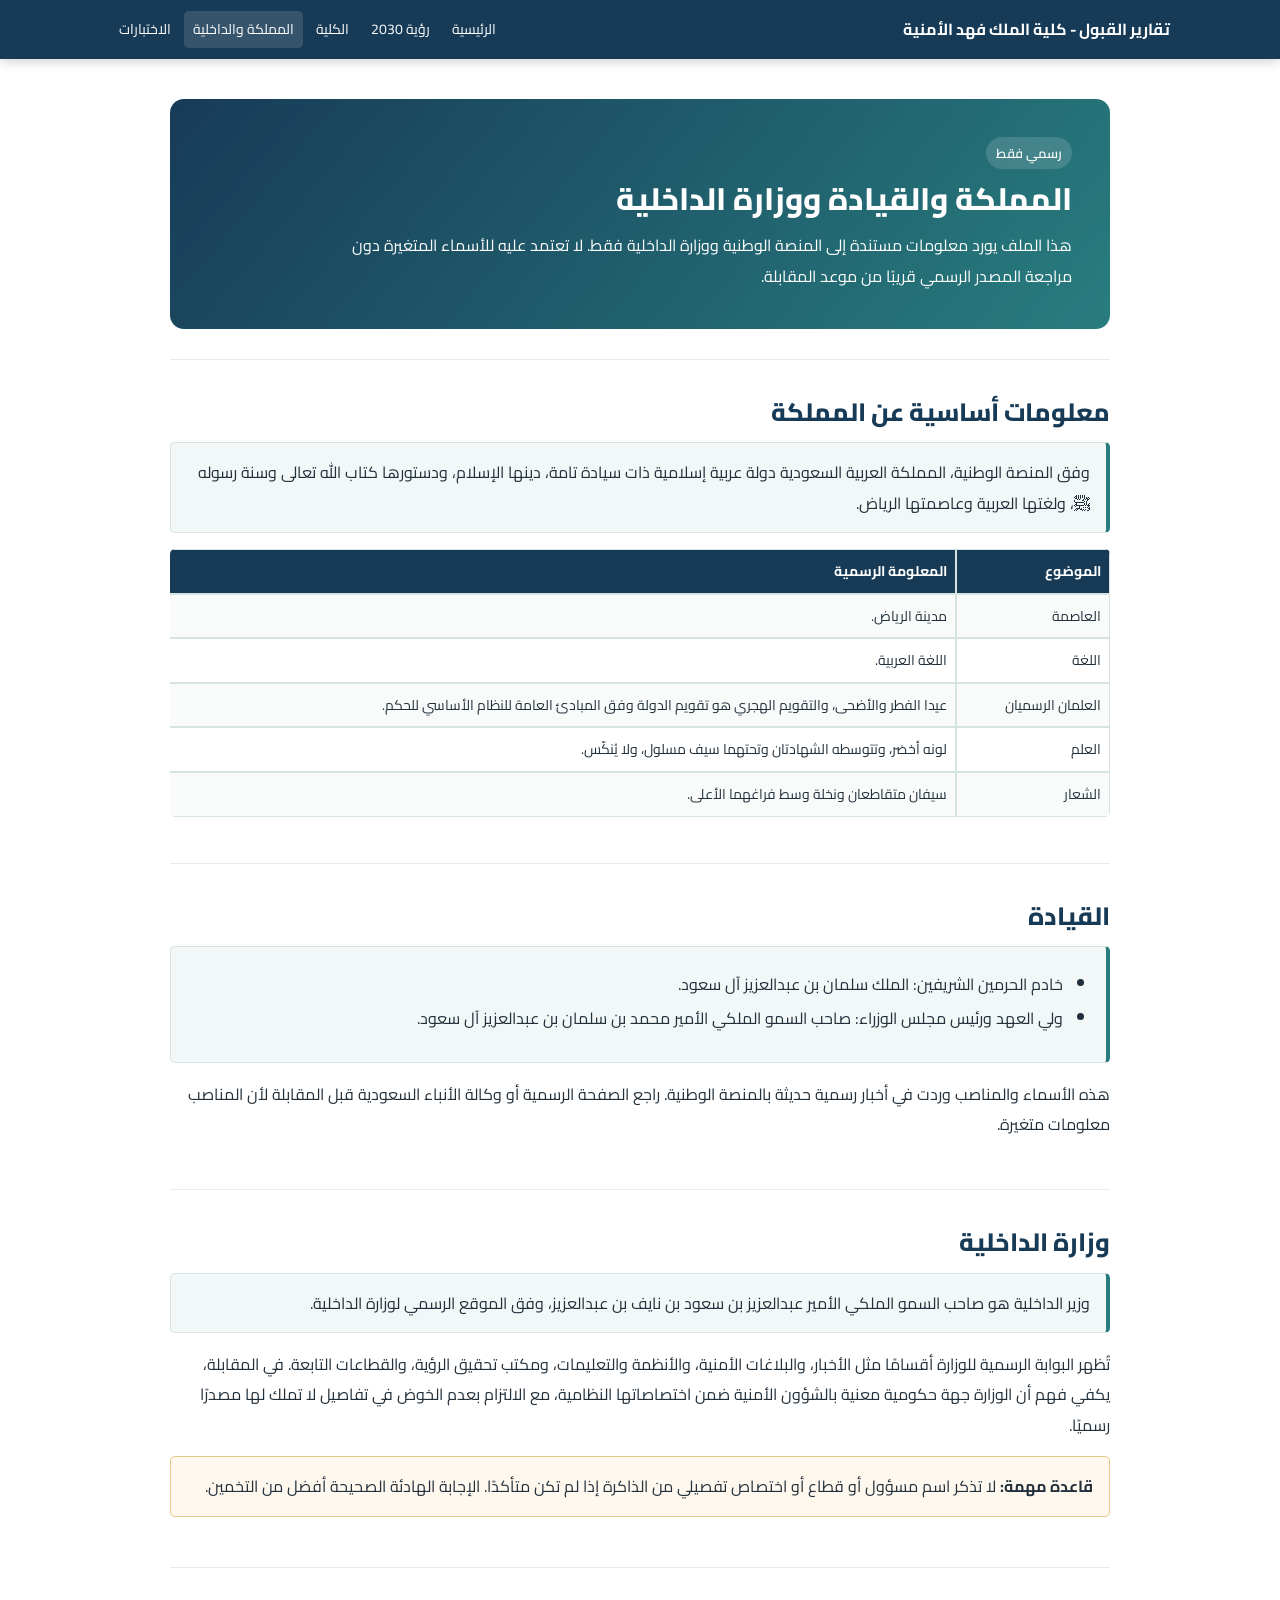
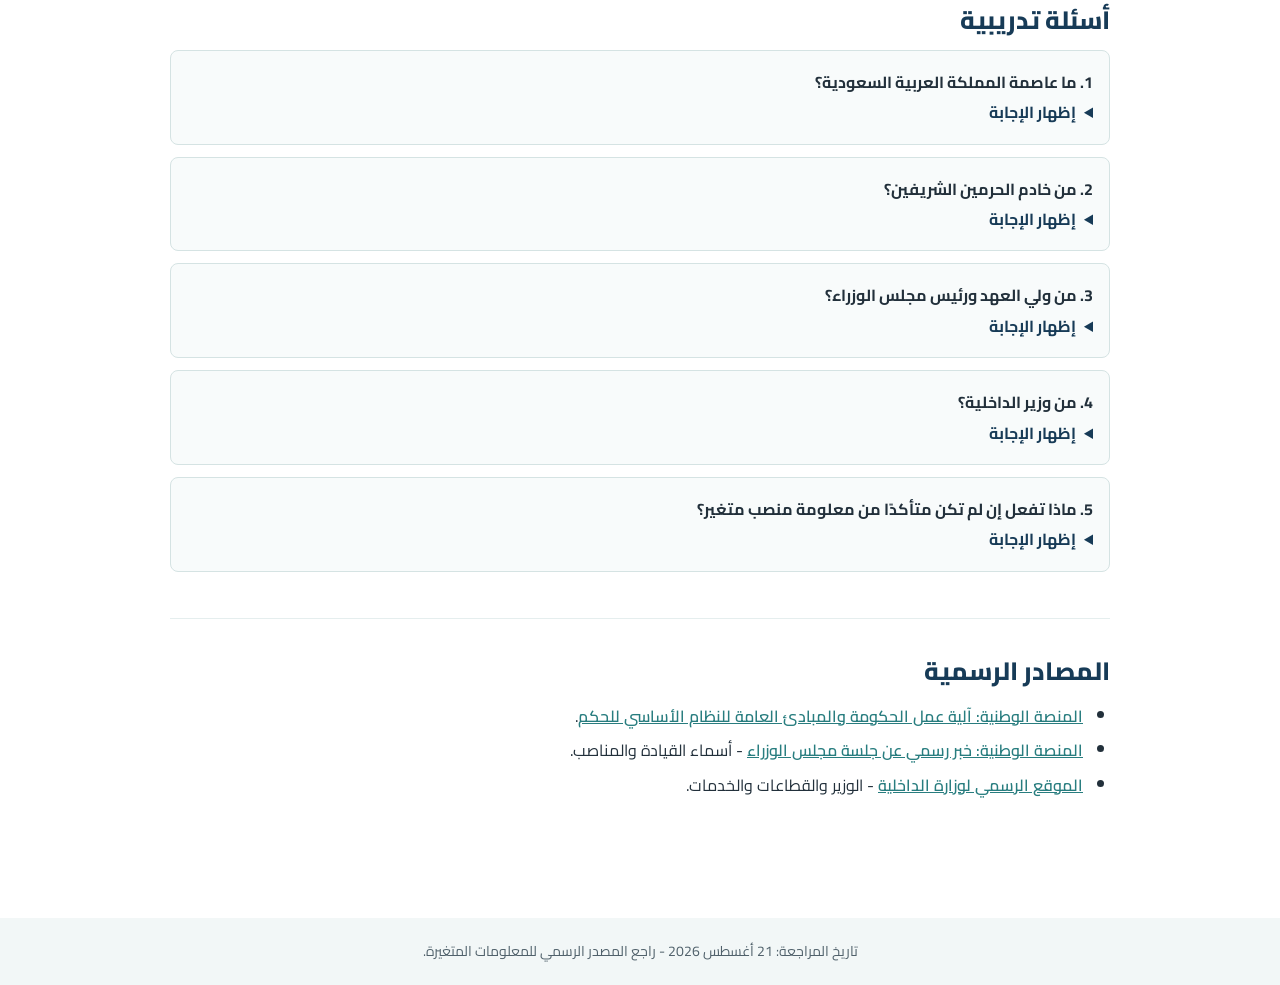
==== kingdom-and-interior.html @ 18d3ec96 "Add official study pages and quizzes" ====
<!doctype html><html lang="ar" dir="rtl"><head><meta charset="utf-8"><meta name="viewport" content="width=device-width,initial-scale=1"><title>المملكة والقيادة ووزارة الداخلية</title><link rel="stylesheet" href="assets/site.css"></head><body>
<nav class="topnav"><div class="nav-inner"><div class="brand">تقارير القبول - كلية الملك فهد الأمنية</div><div class="links"><a href="index.html">الرئيسية</a><a href="vision-2030.html">رؤية 2030</a><a href="kfsc-profile.html">الكلية</a><a class="active" href="kingdom-and-interior.html">المملكة والداخلية</a><a href="quizzes.html">الاختبارات</a></div></div></nav>
<main class="wrap"><header class="hero"><span class="badge">رسمي فقط</span><h1>المملكة والقيادة ووزارة الداخلية</h1><p>هذا الملف يورد معلومات مستندة إلى المنصة الوطنية ووزارة الداخلية فقط. لا تعتمد عليه للأسماء المتغيرة دون مراجعة المصدر الرسمي قريبًا من موعد المقابلة.</p></header>
<section id="kingdom" class="section"><h2>معلومات أساسية عن المملكة</h2><div class="callout official">وفق المنصة الوطنية، المملكة العربية السعودية دولة عربية إسلامية ذات سيادة تامة، دينها الإسلام، ودستورها كتاب الله تعالى وسنة رسوله ﷺ، ولغتها العربية وعاصمتها الرياض.</div><table><tr><th>الموضوع</th><th>المعلومة الرسمية</th></tr><tr><td>العاصمة</td><td>مدينة الرياض.</td></tr><tr><td>اللغة</td><td>اللغة العربية.</td></tr><tr><td>العلمان الرسميان</td><td>عيدا الفطر والأضحى، والتقويم الهجري هو تقويم الدولة وفق المبادئ العامة للنظام الأساسي للحكم.</td></tr><tr><td>العلم</td><td>لونه أخضر، وتتوسطه الشهادتان وتحتهما سيف مسلول، ولا يُنكّس.</td></tr><tr><td>الشعار</td><td>سيفان متقاطعان ونخلة وسط فراغهما الأعلى.</td></tr></table></section>
<section id="leadership" class="section"><h2>القيادة</h2><div class="callout official"><ul><li>خادم الحرمين الشريفين: الملك سلمان بن عبدالعزيز آل سعود.</li><li>ولي العهد ورئيس مجلس الوزراء: صاحب السمو الملكي الأمير محمد بن سلمان بن عبدالعزيز آل سعود.</li></ul></div><p>هذه الأسماء والمناصب وردت في أخبار رسمية حديثة بالمنصة الوطنية. راجع الصفحة الرسمية أو وكالة الأنباء السعودية قبل المقابلة لأن المناصب معلومات متغيرة.</p></section>
<section id="moi" class="section"><h2>وزارة الداخلية</h2><div class="callout official">وزير الداخلية هو صاحب السمو الملكي الأمير عبدالعزيز بن سعود بن نايف بن عبدالعزيز، وفق الموقع الرسمي لوزارة الداخلية.</div><p>تُظهر البوابة الرسمية للوزارة أقسامًا مثل الأخبار، والبلاغات الأمنية، والأنظمة والتعليمات، ومكتب تحقيق الرؤية، والقطاعات التابعة. في المقابلة، يكفي فهم أن الوزارة جهة حكومية معنية بالشؤون الأمنية ضمن اختصاصاتها النظامية، مع الالتزام بعدم الخوض في تفاصيل لا تملك لها مصدرًا رسميًا.</p><div class="callout warn"><b>قاعدة مهمة:</b> لا تذكر اسم مسؤول أو قطاع أو اختصاص تفصيلي من الذاكرة إذا لم تكن متأكدًا. الإجابة الهادئة الصحيحة أفضل من التخمين.</div></section>
<section id="practice" class="section"><h2>أسئلة تدريبية</h2><div class="quiz"><b>1. ما عاصمة المملكة العربية السعودية؟</b><details><summary>إظهار الإجابة</summary><div class="answer">الرياض.</div></details></div><div class="quiz"><b>2. من خادم الحرمين الشريفين؟</b><details><summary>إظهار الإجابة</summary><div class="answer">الملك سلمان بن عبدالعزيز آل سعود.</div></details></div><div class="quiz"><b>3. من ولي العهد ورئيس مجلس الوزراء؟</b><details><summary>إظهار الإجابة</summary><div class="answer">صاحب السمو الملكي الأمير محمد بن سلمان بن عبدالعزيز آل سعود.</div></details></div><div class="quiz"><b>4. من وزير الداخلية؟</b><details><summary>إظهار الإجابة</summary><div class="answer">صاحب السمو الملكي الأمير عبدالعزيز بن سعود بن نايف بن عبدالعزيز.</div></details></div><div class="quiz"><b>5. ماذا تفعل إن لم تكن متأكدًا من معلومة منصب متغير؟</b><details><summary>إظهار الإجابة</summary><div class="answer">أقول: «لا تحضرني المعلومة الآن يا سيدي» ولا أخمّن، ثم أتحقق من مصدر رسمي لاحقًا.</div></details></div></section>
<section id="sources" class="section sources"><h2>المصادر الرسمية</h2><ul><li><a href="https://my.gov.sa/saml.authn/content/govmechanism" target="_blank" rel="noopener">المنصة الوطنية: آلية عمل الحكومة والمبادئ العامة للنظام الأساسي للحكم</a>.</li><li><a href="https://my.gov.sa/news/1803223" target="_blank" rel="noopener">المنصة الوطنية: خبر رسمي عن جلسة مجلس الوزراء</a> - أسماء القيادة والمناصب.</li><li><a href="https://www.moi.gov.sa/" target="_blank" rel="noopener">الموقع الرسمي لوزارة الداخلية</a> - الوزير والقطاعات والخدمات.</li></ul></section></main><footer class="footer">تاريخ المراجعة: 21 أغسطس 2026 - راجع المصدر الرسمي للمعلومات المتغيرة.</footer></body></html>
---- assets/site.css ----
@font-face{font-family:Cairo;src:url("fonts/Cairo-Regular.ttf")}@font-face{font-family:Cairo;src:url("fonts/Cairo-SemiBold.ttf");font-weight:600}@font-face{font-family:Cairo;src:url("fonts/Cairo-Bold.ttf");font-weight:700}@font-face{font-family:Cairo;src:url("fonts/Cairo-ExtraBold.ttf");font-weight:800}
:root{--navy:#173b57;--teal:#287d7f;--gold:#c79a44;--ink:#22303b;--pale:#f2f7f7;--line:#d5e3e3}*{box-sizing:border-box}html{scroll-behavior:smooth}body{margin:0;background:#fff;color:var(--ink);font-family:Cairo,Tahoma,Arial,sans-serif;direction:rtl;font-size:16px;line-height:1.9}.topnav{position:sticky;top:0;z-index:5;background:var(--navy);color:#fff;box-shadow:0 2px 12px #0003}.nav-inner{max-width:1100px;margin:auto;padding:11px 20px;display:flex;align-items:center;justify-content:space-between;gap:12px}.brand{font-weight:700}.links{display:flex;gap:4px;flex-wrap:wrap}.links a{color:#fff;text-decoration:none;font-size:14px;padding:5px 9px;border-radius:5px}.links a:hover,.links a.active{background:#ffffff22}.wrap{max-width:980px;margin:auto;padding:40px 20px}.hero{padding:38px;border-radius:14px;background:linear-gradient(130deg,var(--navy),var(--teal));color:#fff;margin-bottom:30px}.hero h1{font-size:31px;line-height:1.45;margin:8px 0;font-weight:800}.hero p{margin:0;max-width:760px}.badge{display:inline-block;padding:4px 10px;border-radius:99px;background:#e5f3f3;color:var(--teal);font-size:13px;font-weight:600}.hero .badge{background:#ffffff24;color:#fff}.section{padding:34px 0;border-top:1px solid #e5eeee;scroll-margin-top:72px}h2{margin:0 0 12px;color:var(--navy);font-size:25px;line-height:1.45;font-weight:800}h3{margin:16px 0 5px;color:var(--teal);font-size:18px;font-weight:700}.callout{padding:14px 16px;background:var(--pale);border:1px solid var(--line);border-radius:5px;margin:12px 0 16px}.official{border-right:4px solid var(--teal)}.warn{background:#fff8ef;border-color:#e4c789}ul,ol{padding-right:27px;margin:8px 0 14px}li{margin:4px 0}.grid{display:grid;grid-template-columns:repeat(auto-fit,minmax(250px,1fr));gap:16px}.card{background:#fff;border:1px solid var(--line);border-radius:10px;padding:19px;box-shadow:0 4px 14px #16321a0c}.card h3{margin-top:8px}table{width:100%;border-collapse:separate;border-spacing:0;overflow:hidden;border-radius:5px;margin:12px 0;font-size:14px}th{background:var(--navy);color:white}td,th{border:1px solid var(--line);border-left:0;padding:8px;text-align:right;vertical-align:top}td:first-child,th:first-child{border-left:1px solid var(--line)}tr:nth-child(even) td{background:#f9fbfb}.sources a{color:var(--teal);font-weight:600}.quiz{padding:16px;background:#f8fbfb;border:1px solid var(--line);border-radius:8px;margin:12px 0}.quiz summary{cursor:pointer;font-weight:700;color:var(--navy)}.answer{margin-top:10px;padding:10px;background:#eaf5f4;border-right:4px solid var(--teal)}.footer{background:#f2f7f7;margin-top:30px;padding:20px;color:#50616b;text-align:center;font-size:14px}@media(max-width:700px){body{font-size:15px}.nav-inner{padding:9px 12px}.brand{display:none}.links{justify-content:center}.links a{font-size:12px;padding:4px 6px}.wrap{padding:25px 14px}.hero{padding:26px}.hero h1{font-size:25px}h2{font-size:22px}table{font-size:12px}td,th{padding:6px}}
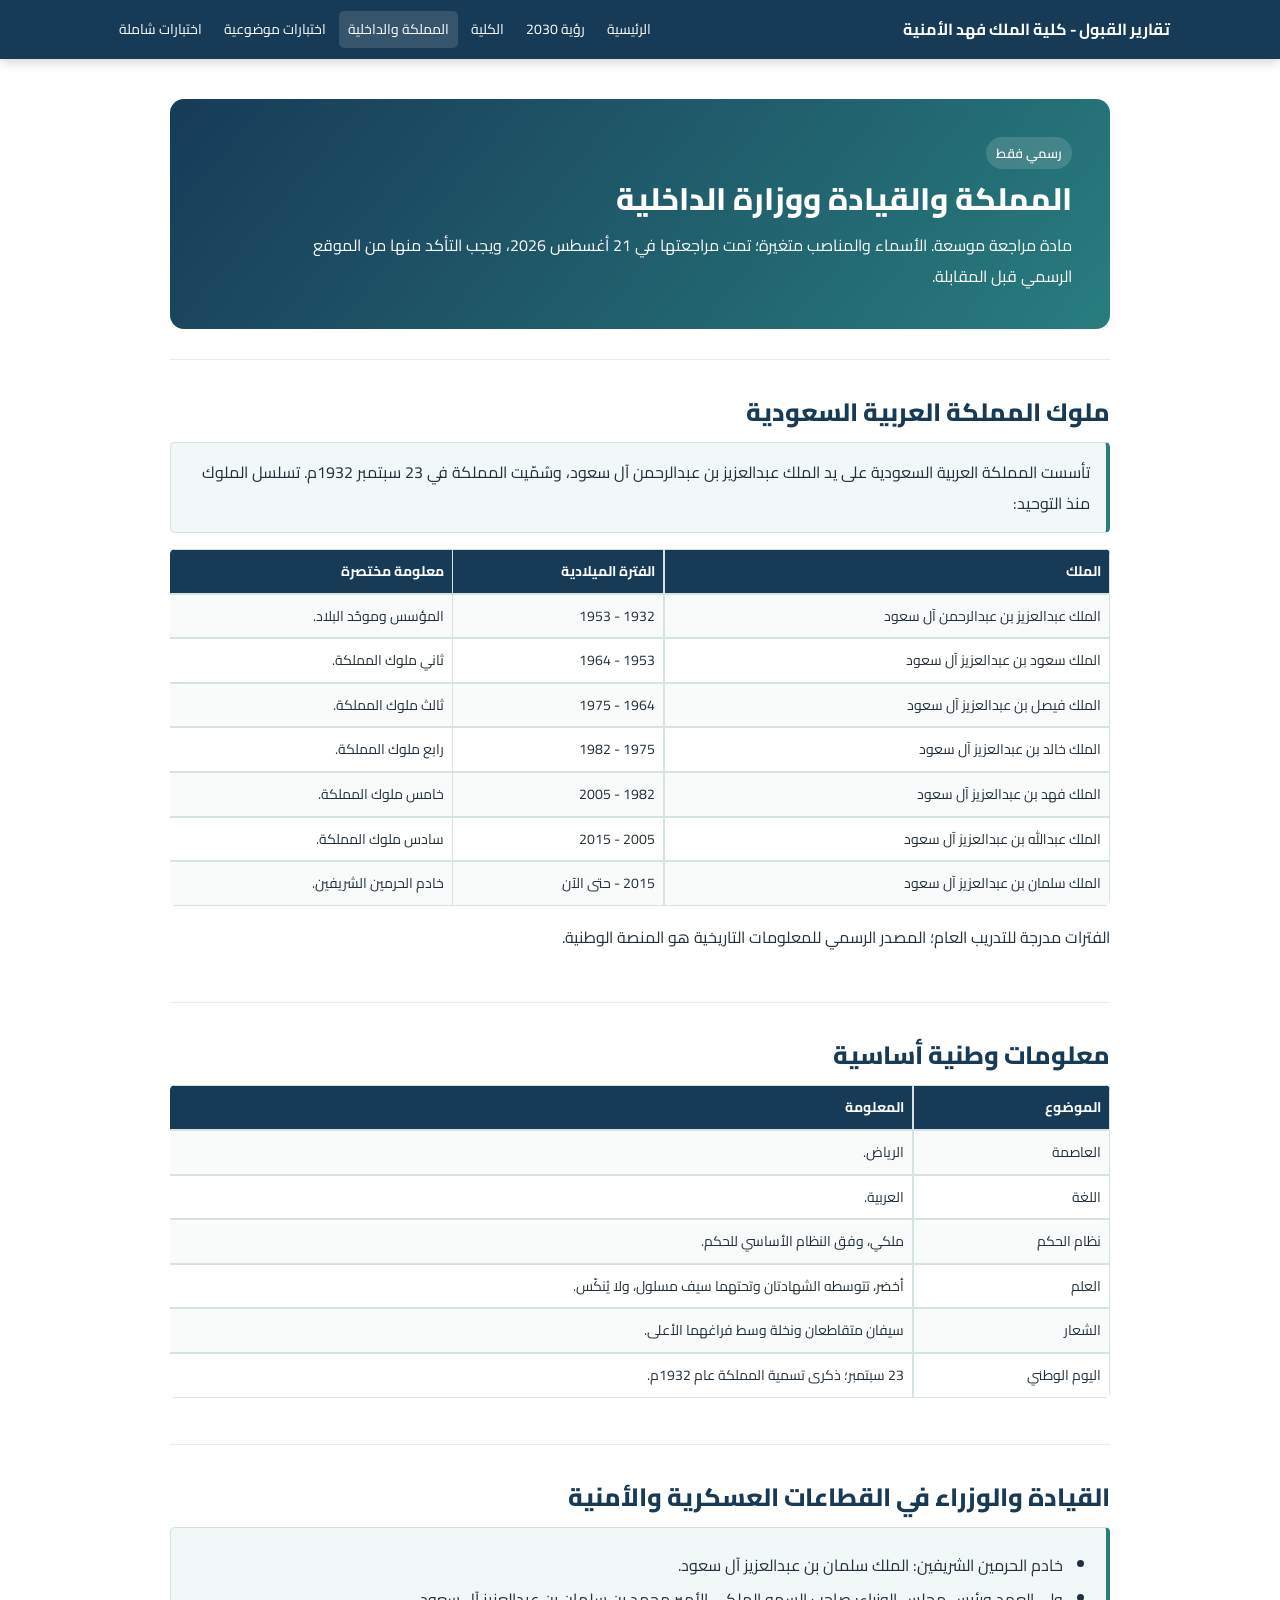
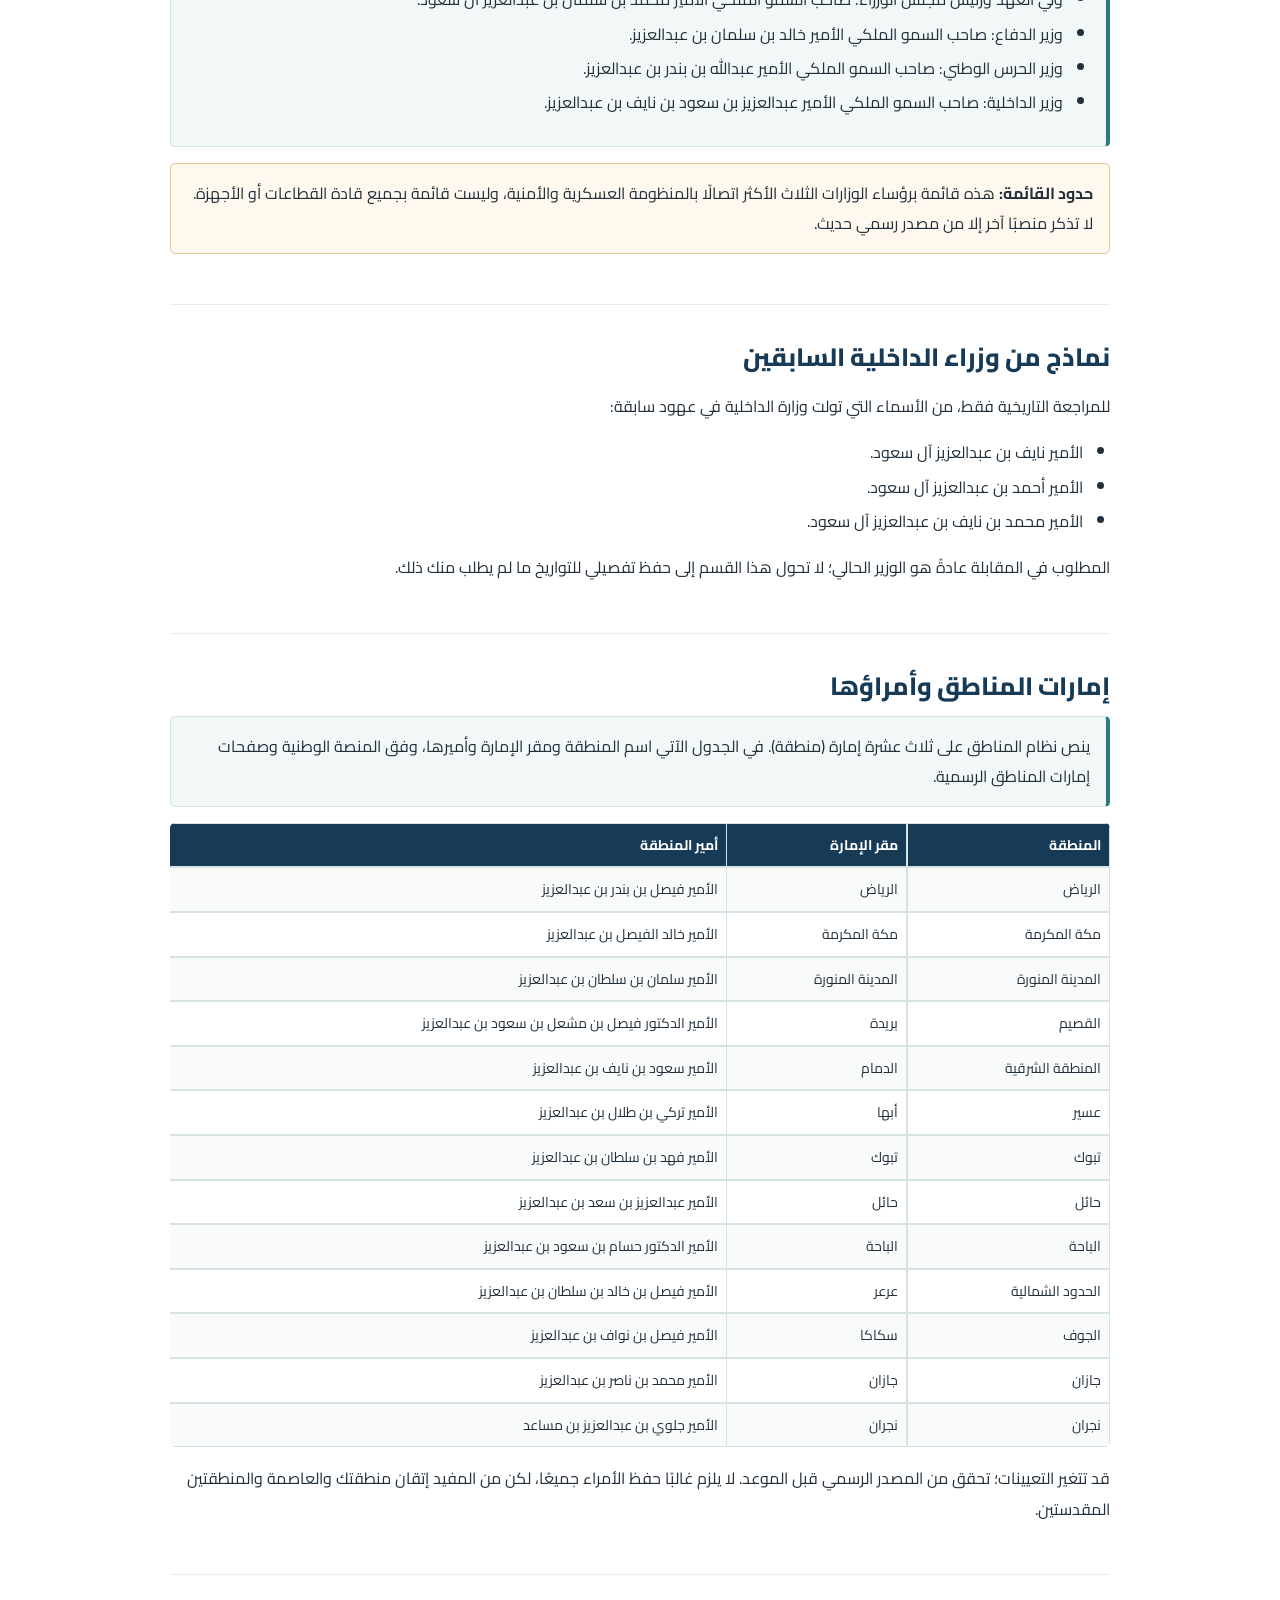
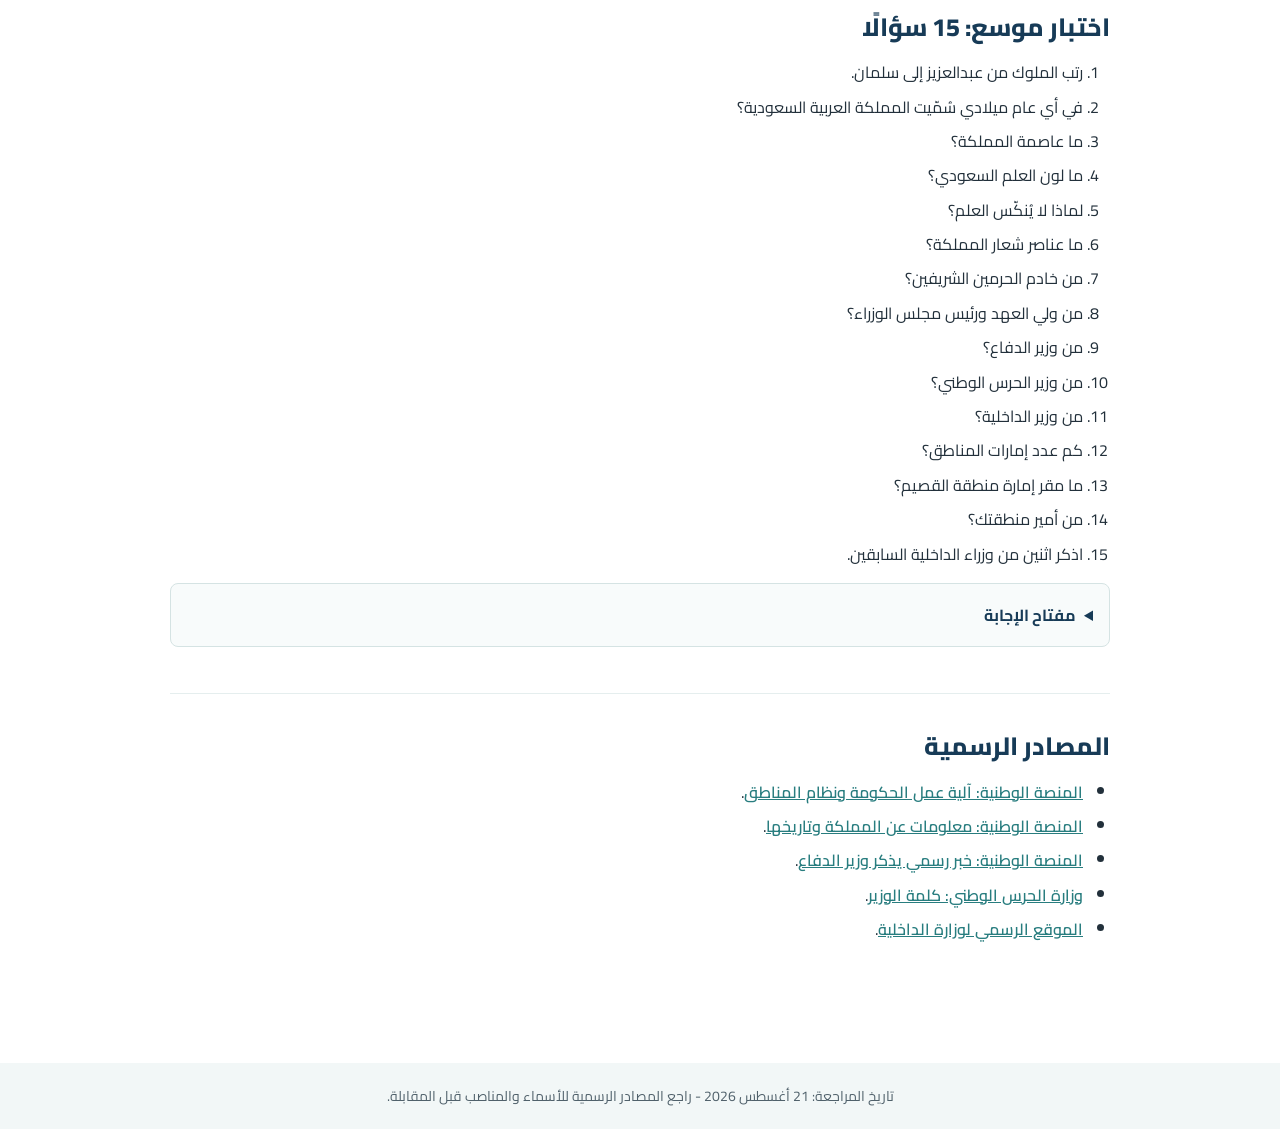
==== commit da635dff: "Expand kingdom guide and add comprehensive tests" ====
--- a/kingdom-and-interior.html
+++ b/kingdom-and-interior.html
@@ -1,8 +1,10 @@
 <!doctype html><html lang="ar" dir="rtl"><head><meta charset="utf-8"><meta name="viewport" content="width=device-width,initial-scale=1"><title>المملكة والقيادة ووزارة الداخلية</title><link rel="stylesheet" href="assets/site.css"></head><body>
-<nav class="topnav"><div class="nav-inner"><div class="brand">تقارير القبول - كلية الملك فهد الأمنية</div><div class="links"><a href="index.html">الرئيسية</a><a href="vision-2030.html">رؤية 2030</a><a href="kfsc-profile.html">الكلية</a><a class="active" href="kingdom-and-interior.html">المملكة والداخلية</a><a href="quizzes.html">الاختبارات</a></div></div></nav>
-<main class="wrap"><header class="hero"><span class="badge">رسمي فقط</span><h1>المملكة والقيادة ووزارة الداخلية</h1><p>هذا الملف يورد معلومات مستندة إلى المنصة الوطنية ووزارة الداخلية فقط. لا تعتمد عليه للأسماء المتغيرة دون مراجعة المصدر الرسمي قريبًا من موعد المقابلة.</p></header>
-<section id="kingdom" class="section"><h2>معلومات أساسية عن المملكة</h2><div class="callout official">وفق المنصة الوطنية، المملكة العربية السعودية دولة عربية إسلامية ذات سيادة تامة، دينها الإسلام، ودستورها كتاب الله تعالى وسنة رسوله ﷺ، ولغتها العربية وعاصمتها الرياض.</div><table><tr><th>الموضوع</th><th>المعلومة الرسمية</th></tr><tr><td>العاصمة</td><td>مدينة الرياض.</td></tr><tr><td>اللغة</td><td>اللغة العربية.</td></tr><tr><td>العلمان الرسميان</td><td>عيدا الفطر والأضحى، والتقويم الهجري هو تقويم الدولة وفق المبادئ العامة للنظام الأساسي للحكم.</td></tr><tr><td>العلم</td><td>لونه أخضر، وتتوسطه الشهادتان وتحتهما سيف مسلول، ولا يُنكّس.</td></tr><tr><td>الشعار</td><td>سيفان متقاطعان ونخلة وسط فراغهما الأعلى.</td></tr></table></section>
-<section id="leadership" class="section"><h2>القيادة</h2><div class="callout official"><ul><li>خادم الحرمين الشريفين: الملك سلمان بن عبدالعزيز آل سعود.</li><li>ولي العهد ورئيس مجلس الوزراء: صاحب السمو الملكي الأمير محمد بن سلمان بن عبدالعزيز آل سعود.</li></ul></div><p>هذه الأسماء والمناصب وردت في أخبار رسمية حديثة بالمنصة الوطنية. راجع الصفحة الرسمية أو وكالة الأنباء السعودية قبل المقابلة لأن المناصب معلومات متغيرة.</p></section>
-<section id="moi" class="section"><h2>وزارة الداخلية</h2><div class="callout official">وزير الداخلية هو صاحب السمو الملكي الأمير عبدالعزيز بن سعود بن نايف بن عبدالعزيز، وفق الموقع الرسمي لوزارة الداخلية.</div><p>تُظهر البوابة الرسمية للوزارة أقسامًا مثل الأخبار، والبلاغات الأمنية، والأنظمة والتعليمات، ومكتب تحقيق الرؤية، والقطاعات التابعة. في المقابلة، يكفي فهم أن الوزارة جهة حكومية معنية بالشؤون الأمنية ضمن اختصاصاتها النظامية، مع الالتزام بعدم الخوض في تفاصيل لا تملك لها مصدرًا رسميًا.</p><div class="callout warn"><b>قاعدة مهمة:</b> لا تذكر اسم مسؤول أو قطاع أو اختصاص تفصيلي من الذاكرة إذا لم تكن متأكدًا. الإجابة الهادئة الصحيحة أفضل من التخمين.</div></section>
-<section id="practice" class="section"><h2>أسئلة تدريبية</h2><div class="quiz"><b>1. ما عاصمة المملكة العربية السعودية؟</b><details><summary>إظهار الإجابة</summary><div class="answer">الرياض.</div></details></div><div class="quiz"><b>2. من خادم الحرمين الشريفين؟</b><details><summary>إظهار الإجابة</summary><div class="answer">الملك سلمان بن عبدالعزيز آل سعود.</div></details></div><div class="quiz"><b>3. من ولي العهد ورئيس مجلس الوزراء؟</b><details><summary>إظهار الإجابة</summary><div class="answer">صاحب السمو الملكي الأمير محمد بن سلمان بن عبدالعزيز آل سعود.</div></details></div><div class="quiz"><b>4. من وزير الداخلية؟</b><details><summary>إظهار الإجابة</summary><div class="answer">صاحب السمو الملكي الأمير عبدالعزيز بن سعود بن نايف بن عبدالعزيز.</div></details></div><div class="quiz"><b>5. ماذا تفعل إن لم تكن متأكدًا من معلومة منصب متغير؟</b><details><summary>إظهار الإجابة</summary><div class="answer">أقول: «لا تحضرني المعلومة الآن يا سيدي» ولا أخمّن، ثم أتحقق من مصدر رسمي لاحقًا.</div></details></div></section>
-<section id="sources" class="section sources"><h2>المصادر الرسمية</h2><ul><li><a href="https://my.gov.sa/saml.authn/content/govmechanism" target="_blank" rel="noopener">المنصة الوطنية: آلية عمل الحكومة والمبادئ العامة للنظام الأساسي للحكم</a>.</li><li><a href="https://my.gov.sa/news/1803223" target="_blank" rel="noopener">المنصة الوطنية: خبر رسمي عن جلسة مجلس الوزراء</a> - أسماء القيادة والمناصب.</li><li><a href="https://www.moi.gov.sa/" target="_blank" rel="noopener">الموقع الرسمي لوزارة الداخلية</a> - الوزير والقطاعات والخدمات.</li></ul></section></main><footer class="footer">تاريخ المراجعة: 21 أغسطس 2026 - راجع المصدر الرسمي للمعلومات المتغيرة.</footer></body></html>
+<nav class="topnav"><div class="nav-inner"><div class="brand">تقارير القبول - كلية الملك فهد الأمنية</div><div class="links"><a href="index.html">الرئيسية</a><a href="vision-2030.html">رؤية 2030</a><a href="kfsc-profile.html">الكلية</a><a class="active" href="kingdom-and-interior.html">المملكة والداخلية</a><a href="quizzes.html">اختبارات موضوعية</a><a href="comprehensive-tests.html">اختبارات شاملة</a></div></div></nav>
+<main class="wrap"><header class="hero"><span class="badge">رسمي فقط</span><h1>المملكة والقيادة ووزارة الداخلية</h1><p>مادة مراجعة موسعة. الأسماء والمناصب متغيرة؛ تمت مراجعتها في 21 أغسطس 2026، ويجب التأكد منها من الموقع الرسمي قبل المقابلة.</p></header>
+<section id="kings" class="section"><h2>ملوك المملكة العربية السعودية</h2><div class="callout official">تأسست المملكة العربية السعودية على يد الملك عبدالعزيز بن عبدالرحمن آل سعود، وسُمّيت المملكة في 23 سبتمبر 1932م. تسلسل الملوك منذ التوحيد:</div><table><tr><th>الملك</th><th>الفترة الميلادية</th><th>معلومة مختصرة</th></tr><tr><td>الملك عبدالعزيز بن عبدالرحمن آل سعود</td><td>1932 - 1953</td><td>المؤسس وموحّد البلاد.</td></tr><tr><td>الملك سعود بن عبدالعزيز آل سعود</td><td>1953 - 1964</td><td>ثاني ملوك المملكة.</td></tr><tr><td>الملك فيصل بن عبدالعزيز آل سعود</td><td>1964 - 1975</td><td>ثالث ملوك المملكة.</td></tr><tr><td>الملك خالد بن عبدالعزيز آل سعود</td><td>1975 - 1982</td><td>رابع ملوك المملكة.</td></tr><tr><td>الملك فهد بن عبدالعزيز آل سعود</td><td>1982 - 2005</td><td>خامس ملوك المملكة.</td></tr><tr><td>الملك عبدالله بن عبدالعزيز آل سعود</td><td>2005 - 2015</td><td>سادس ملوك المملكة.</td></tr><tr><td>الملك سلمان بن عبدالعزيز آل سعود</td><td>2015 - حتى الآن</td><td>خادم الحرمين الشريفين.</td></tr></table><p class="small">الفترات مدرجة للتدريب العام؛ المصدر الرسمي للمعلومات التاريخية هو المنصة الوطنية.</p></section>
+<section id="basics" class="section"><h2>معلومات وطنية أساسية</h2><table><tr><th>الموضوع</th><th>المعلومة</th></tr><tr><td>العاصمة</td><td>الرياض.</td></tr><tr><td>اللغة</td><td>العربية.</td></tr><tr><td>نظام الحكم</td><td>ملكي، وفق النظام الأساسي للحكم.</td></tr><tr><td>العلم</td><td>أخضر، تتوسطه الشهادتان وتحتهما سيف مسلول، ولا يُنكّس.</td></tr><tr><td>الشعار</td><td>سيفان متقاطعان ونخلة وسط فراغهما الأعلى.</td></tr><tr><td>اليوم الوطني</td><td>23 سبتمبر؛ ذكرى تسمية المملكة عام 1932م.</td></tr></table></section>
+<section id="leadership" class="section"><h2>القيادة والوزراء في القطاعات العسكرية والأمنية</h2><div class="callout official"><ul><li>خادم الحرمين الشريفين: الملك سلمان بن عبدالعزيز آل سعود.</li><li>ولي العهد ورئيس مجلس الوزراء: صاحب السمو الملكي الأمير محمد بن سلمان بن عبدالعزيز آل سعود.</li><li>وزير الدفاع: صاحب السمو الملكي الأمير خالد بن سلمان بن عبدالعزيز.</li><li>وزير الحرس الوطني: صاحب السمو الملكي الأمير عبدالله بن بندر بن عبدالعزيز.</li><li>وزير الداخلية: صاحب السمو الملكي الأمير عبدالعزيز بن سعود بن نايف بن عبدالعزيز.</li></ul></div><div class="callout warn"><b>حدود القائمة:</b> هذه قائمة برؤساء الوزارات الثلاث الأكثر اتصالًا بالمنظومة العسكرية والأمنية، وليست قائمة بجميع قادة القطاعات أو الأجهزة. لا تذكر منصبًا آخر إلا من مصدر رسمي حديث.</div></section>
+<section id="former" class="section"><h2>نماذج من وزراء الداخلية السابقين</h2><p>للمراجعة التاريخية فقط، من الأسماء التي تولت وزارة الداخلية في عهود سابقة:</p><ul><li>الأمير نايف بن عبدالعزيز آل سعود.</li><li>الأمير أحمد بن عبدالعزيز آل سعود.</li><li>الأمير محمد بن نايف بن عبدالعزيز آل سعود.</li></ul><p>المطلوب في المقابلة عادةً هو الوزير الحالي؛ لا تحول هذا القسم إلى حفظ تفصيلي للتواريخ ما لم يطلب منك ذلك.</p></section>
+<section id="regions" class="section"><h2>إمارات المناطق وأمراؤها</h2><div class="callout official">ينص نظام المناطق على ثلاث عشرة إمارة (منطقة). في الجدول الآتي اسم المنطقة ومقر الإمارة وأميرها، وفق المنصة الوطنية وصفحات إمارات المناطق الرسمية.</div><table><tr><th>المنطقة</th><th>مقر الإمارة</th><th>أمير المنطقة</th></tr><tr><td>الرياض</td><td>الرياض</td><td>الأمير فيصل بن بندر بن عبدالعزيز</td></tr><tr><td>مكة المكرمة</td><td>مكة المكرمة</td><td>الأمير خالد الفيصل بن عبدالعزيز</td></tr><tr><td>المدينة المنورة</td><td>المدينة المنورة</td><td>الأمير سلمان بن سلطان بن عبدالعزيز</td></tr><tr><td>القصيم</td><td>بريدة</td><td>الأمير الدكتور فيصل بن مشعل بن سعود بن عبدالعزيز</td></tr><tr><td>المنطقة الشرقية</td><td>الدمام</td><td>الأمير سعود بن نايف بن عبدالعزيز</td></tr><tr><td>عسير</td><td>أبها</td><td>الأمير تركي بن طلال بن عبدالعزيز</td></tr><tr><td>تبوك</td><td>تبوك</td><td>الأمير فهد بن سلطان بن عبدالعزيز</td></tr><tr><td>حائل</td><td>حائل</td><td>الأمير عبدالعزيز بن سعد بن عبدالعزيز</td></tr><tr><td>الباحة</td><td>الباحة</td><td>الأمير الدكتور حسام بن سعود بن عبدالعزيز</td></tr><tr><td>الحدود الشمالية</td><td>عرعر</td><td>الأمير فيصل بن خالد بن سلطان بن عبدالعزيز</td></tr><tr><td>الجوف</td><td>سكاكا</td><td>الأمير فيصل بن نواف بن عبدالعزيز</td></tr><tr><td>جازان</td><td>جازان</td><td>الأمير محمد بن ناصر بن عبدالعزيز</td></tr><tr><td>نجران</td><td>نجران</td><td>الأمير جلوي بن عبدالعزيز بن مساعد</td></tr></table><p class="small">قد تتغير التعيينات؛ تحقق من المصدر الرسمي قبل الموعد. لا يلزم غالبًا حفظ الأمراء جميعًا، لكن من المفيد إتقان منطقتك والعاصمة والمنطقتين المقدستين.</p></section>
+<section id="practice" class="section"><h2>اختبار موسع: 15 سؤالًا</h2><ol><li>رتب الملوك من عبدالعزيز إلى سلمان.</li><li>في أي عام ميلادي سُمّيت المملكة العربية السعودية؟</li><li>ما عاصمة المملكة؟</li><li>ما لون العلم السعودي؟</li><li>لماذا لا يُنكّس العلم؟</li><li>ما عناصر شعار المملكة؟</li><li>من خادم الحرمين الشريفين؟</li><li>من ولي العهد ورئيس مجلس الوزراء؟</li><li>من وزير الدفاع؟</li><li>من وزير الحرس الوطني؟</li><li>من وزير الداخلية؟</li><li>كم عدد إمارات المناطق؟</li><li>ما مقر إمارة منطقة القصيم؟</li><li>من أمير منطقتك؟</li><li>اذكر اثنين من وزراء الداخلية السابقين.</li></ol><details class="quiz"><summary>مفتاح الإجابة</summary><div class="answer">1) عبدالعزيز، سعود، فيصل، خالد، فهد، عبدالله، سلمان. 2) 1932م. 3) الرياض. 4) أخضر. 5) لما عليه من الشهادتين وفق النظام. 6) سيفان متقاطعان ونخلة. 7-11) راجع قائمة القيادة أعلاه. 12) 13 إمارة. 13) بريدة. 14) بحسب منطقتك. 15) مثل نايف وأحمد ومحمد بن نايف.</div></details></section>
+<section id="sources" class="section sources"><h2>المصادر الرسمية</h2><ul><li><a href="https://my.gov.sa/saml.authn/content/govmechanism" target="_blank" rel="noopener">المنصة الوطنية: آلية عمل الحكومة ونظام المناطق</a>.</li><li><a href="https://my.gov.sa/en/content/139" target="_blank" rel="noopener">المنصة الوطنية: معلومات عن المملكة وتاريخها</a>.</li><li><a href="https://my.gov.sa/news/2143808" target="_blank" rel="noopener">المنصة الوطنية: خبر رسمي يذكر وزير الدفاع</a>.</li><li><a href="https://portal.sang.gov.sa/Ministry/word/Pages/default.aspx" target="_blank" rel="noopener">وزارة الحرس الوطني: كلمة الوزير</a>.</li><li><a href="https://www.moi.gov.sa/" target="_blank" rel="noopener">الموقع الرسمي لوزارة الداخلية</a>.</li></ul></section></main><footer class="footer">تاريخ المراجعة: 21 أغسطس 2026 - راجع المصادر الرسمية للأسماء والمناصب قبل المقابلة.</footer></body></html>
